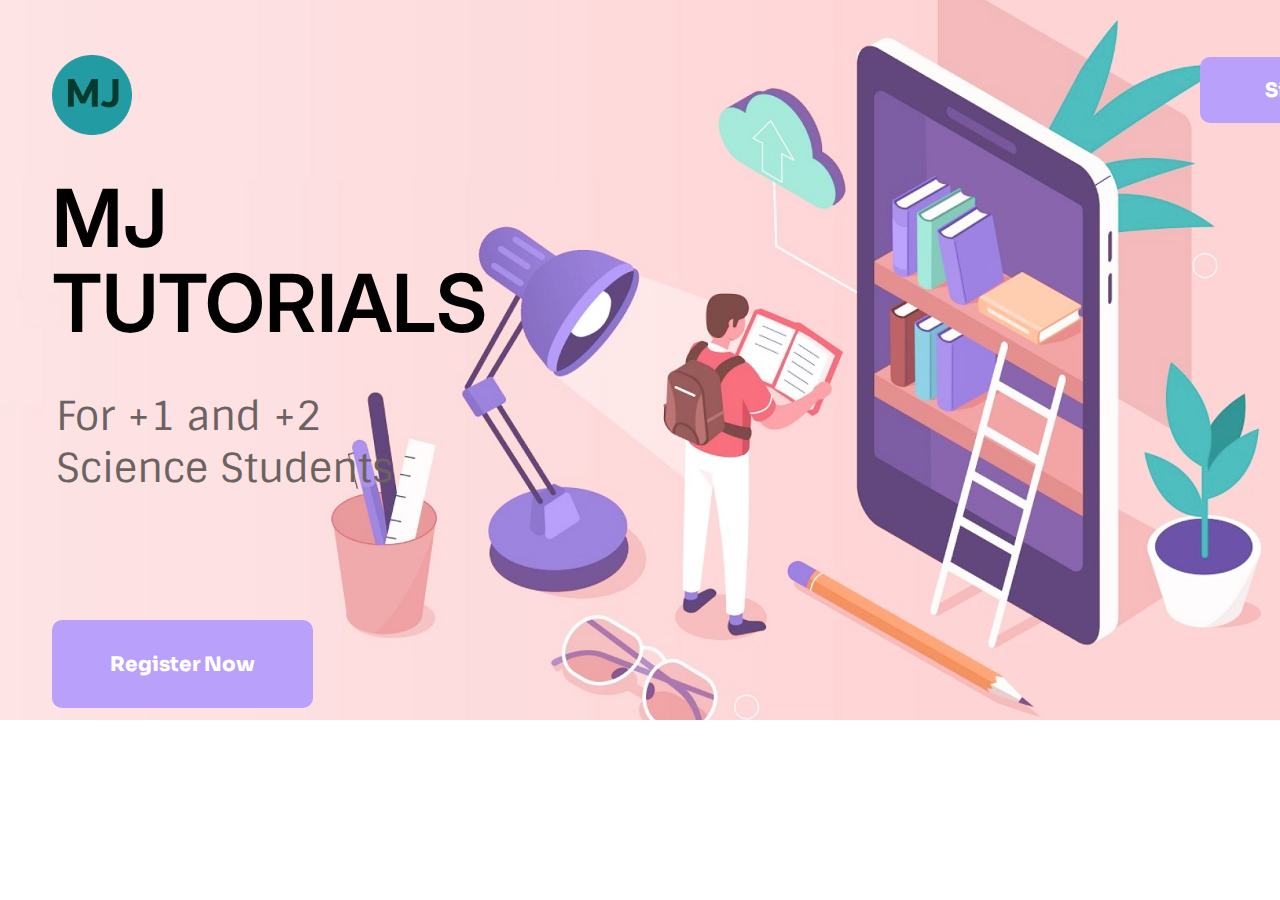
==== public_html/index.html @ 2ee0cc9b "Commit-01" ====
<!DOCTYPE html>
<html lang="en">

<head>
    <meta charset="UTF-8">
    <meta http-equiv="X-UA-Compatible" content="IE=edge">
    <meta name="viewport" content="width=device-width, initial-scale=1.0">
    <title>MJ Tutorials</title>
    <link rel="stylesheet" href="/assets/css/index.css">
</head>

<body>
    <div class="button-s">
        <button>
            <a href="/public_html/login.html">Sign In</a>
        </button>
    </div>
    <div class="logo-img">
        <img id="logo" src="/assets/img/Component 2.png" alt="MJ Tutorials Logo">
    </div>
    <div class="herosection">
        <p>
            MJ <br>
            TUTORIALS
        </p>
    </div>
    <div class="herosection-2">
        <p>
            For +1 and +2 <br>
            Science Students
        </p>
    </div>
    <div class="button-r">
        <button>
            <a href="/public_html/signup.html">Register Now</a>
        </button>
    </div>
</body>

</html>
---- assets/css/index.css ----
@import url('https://fonts.googleapis.com/css2?family=Inter:wght@800&display=swap');
@import url('https://fonts.googleapis.com/css2?family=Sintony&display=swap');
@import url('https://fonts.googleapis.com/css2?family=Sora:wght@200&display=swap');

body {
    margin: 0;
    padding: 0;
    font-family: poppins;
    background: url(/assets/img/Digital-eucation-9\ 1.jpg);
    background-repeat: no-repeat;
    background-size: cover;
}

.logo-img img {
    position: absolute;
    width: 80px;
    height: 80px;
    left: 52px;
    top: 55px;
}

.herosection p {
    position: absolute;
    width: 469px;
    height: 192px;
    left: 52px;
    top: 95px;
    font-family: 'Inter';
    font-style: normal;
    font-weight: 600;
    font-size: 80px;
    line-height: 85px;
    color: #000000;
}

.herosection-2 p {
    position: absolute;
    width: 348px;
    height: 153px;
    left: 56px;
    top: 325px;
    font-family: 'Sintony';
    font-style: normal;
    font-weight: 400;
    font-size: 40px;
    line-height: 52px;
    display: flex;
    align-items: center;

    color: #6B6262;
}

.button-r button {
    position: absolute;
    width: 261px;
    height: 88px;
    left: 52px;
    top: 620px;
    background: #B9A0FA;
    border-radius: 10px;
    border: 0px;

}

.button-r button a {
    font-family: 'Sora';
    font-style: normal;
    font-weight: 800;
    font-size: 20px;
    align-items: center;
    text-align: center;
    color: #FFFFFF;
    text-decoration: none;
    padding: 10px 10px 10px 10px;
}

.button-s button {
    position: absolute;
    width: 201px;
    height: 66px;
    left: 1200px;
    top: 57px;
    background: #B9A0FA;
    border-radius: 10px;
    border: 0px;
}

.button-s button a {
    font-family: 'Sora';
    font-style: normal;
    font-weight: 800;
    font-size: 20px;
    align-items: center;
    text-align: center;
    text-transform: capitalize;
    color: #FFFFFF;
    text-decoration: none;
}
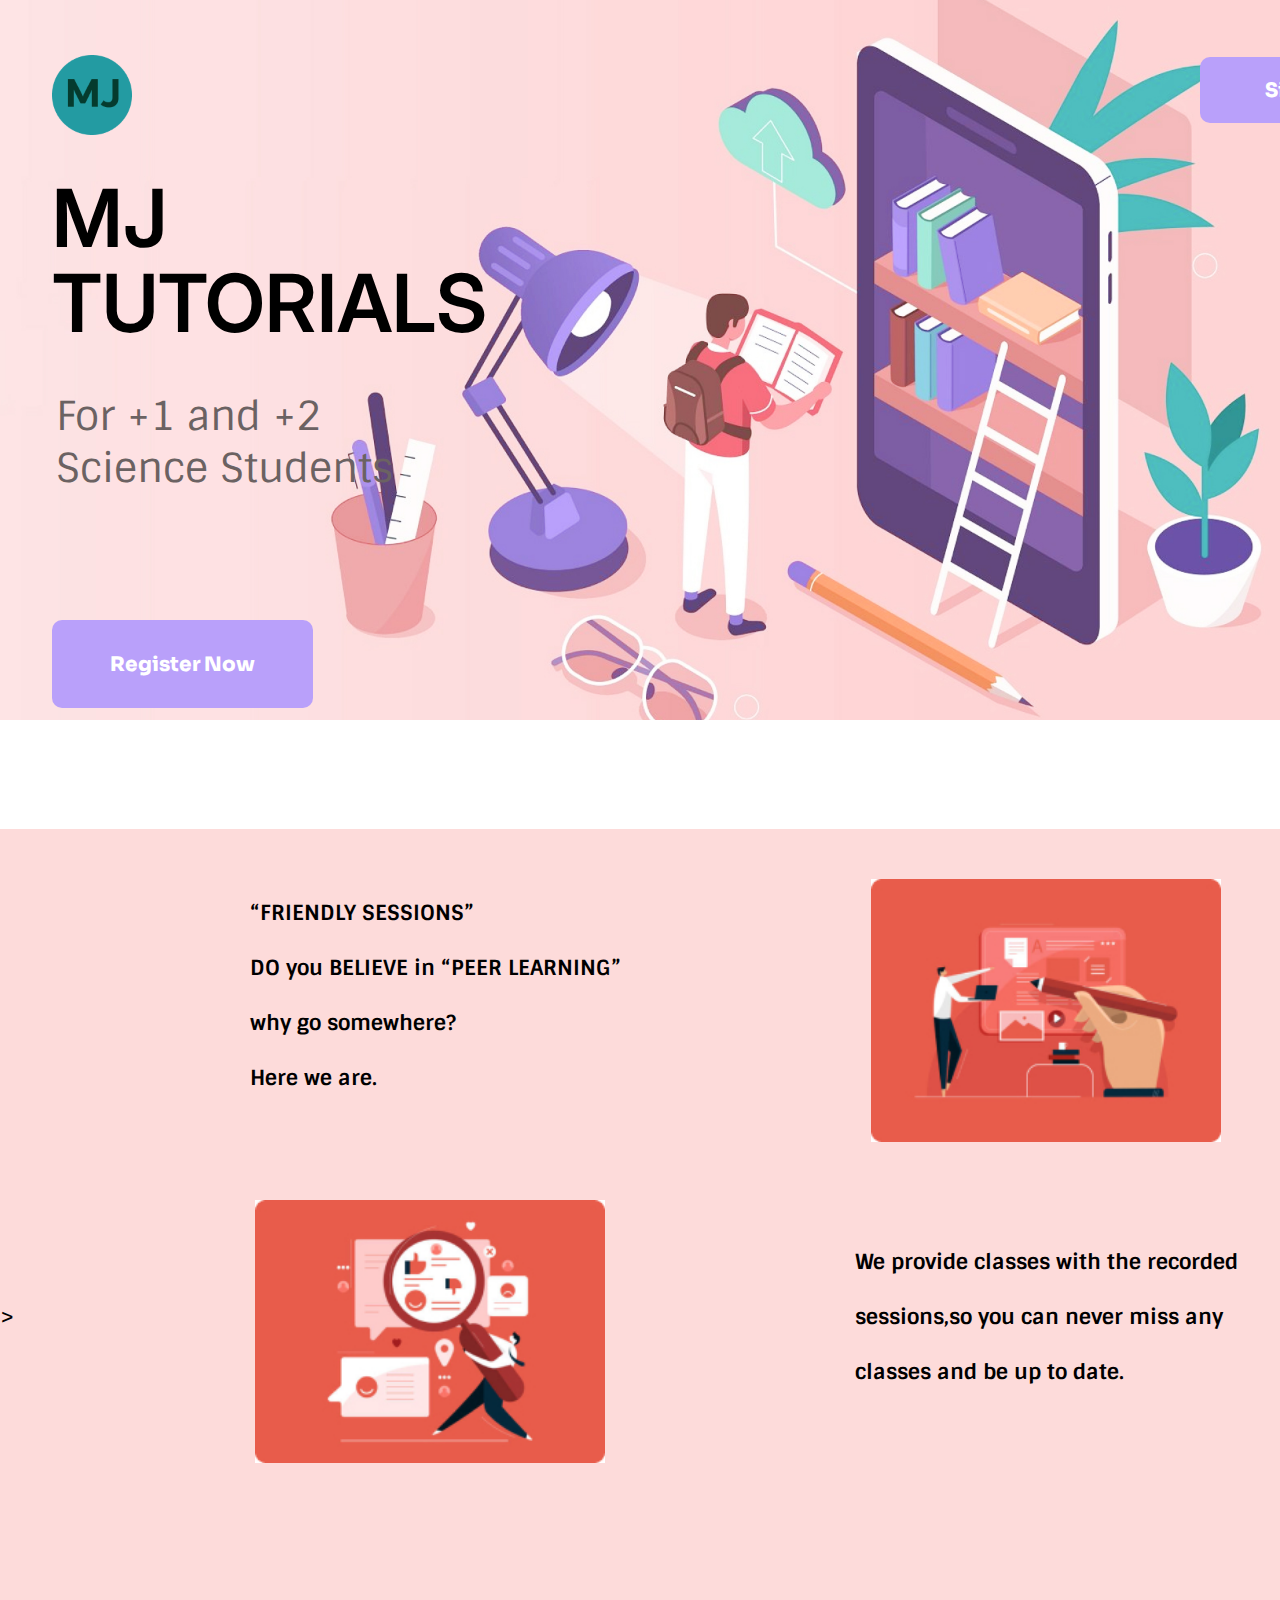
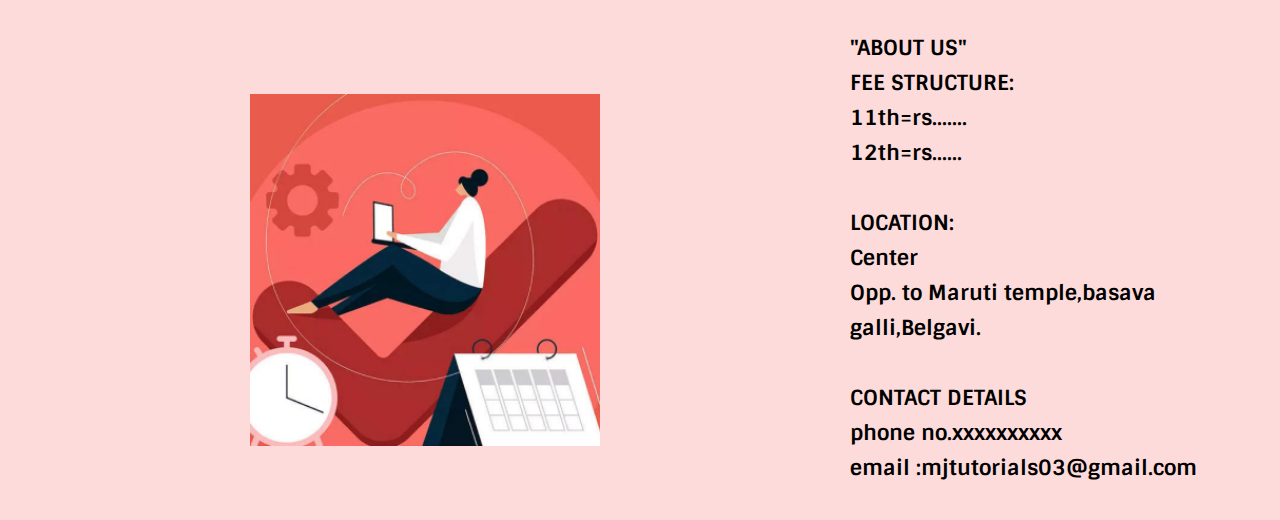
==== commit 80cc5d9c: "Commit-2" ====
--- a/public_html/index.html
+++ b/public_html/index.html
@@ -35,6 +35,52 @@
             <a href="/public_html/signup.html">Register Now</a>
         </button>
     </div>
+    <div id="page-2">
+        <div class="head-1">
+            <h5>
+                “FRIENDLY SESSIONS” <br>
+                DO you BELIEVE in “PEER LEARNING” <br>
+                why go somewhere? <br>
+                Here we are. <br>
+            </h5>
+            <div class="img1">
+                <img src="/assets/img/digital 4 1.jpg" alt="dig4.1">
+            </div>
+        </div>
+
+        <div class="head-2">>
+            <div class="img-2">
+                <img src="/assets/img/digital 5 2.jpg" alt="dig5.2">
+            </div>
+            <h5>
+                We provide classes with the recorded <br>
+                sessions,so you can never miss any <br>
+                classes and be up to date.
+            </h5>
+        </div>
+    </div>
+    <div id="abt">
+        <div class="info-abt">
+            <div class="img-3">
+                <img src="/assets/img/digital 2 1.jpg" alt="dig2.1">
+            </div>
+            <h5>
+                "ABOUT US" <br>
+                FEE STRUCTURE: <br>
+                11th=rs....... <br>
+                12th=rs...... <br> <br>
+
+                LOCATION: <br>
+                Center <br>
+                Opp. to Maruti temple,basava galli,Belgavi. <br> <br>
+
+                CONTACT DETAILS <br>
+                phone no.xxxxxxxxxx <br>
+                email :mjtutorials03@gmail.com <br>
+
+            </h5>
+        </div>
+    </div>
 </body>
 
 </html>--- a/assets/css/index.css
+++ b/assets/css/index.css
@@ -1,11 +1,13 @@
 @import url('https://fonts.googleapis.com/css2?family=Inter:wght@800&display=swap');
 @import url('https://fonts.googleapis.com/css2?family=Sintony&display=swap');
 @import url('https://fonts.googleapis.com/css2?family=Sora:wght@200&display=swap');
+@import url('https://fonts.googleapis.com/css2?family=Sintony&display=swap');
 
 body {
     margin: 0;
     padding: 0;
     font-family: poppins;
+    background-color: #e1807d;
     background: url(/assets/img/Digital-eucation-9\ 1.jpg);
     background-repeat: no-repeat;
     background-size: cover;
@@ -46,7 +48,6 @@
     line-height: 52px;
     display: flex;
     align-items: center;
-
     color: #6B6262;
 }
 
@@ -95,4 +96,87 @@
     text-transform: capitalize;
     color: #FFFFFF;
     text-decoration: none;
+}
+
+#page-2 .head-1 {
+    position: absolute;
+    width: 100%;
+    height: max-content;
+    top: 829px;
+    background-color: #fddbda;
+    font-family: 'Sintony';
+    font-style: normal;
+    font-weight: 400;
+    font-size: 25px;
+    line-height: 55px;
+    display: flex;
+    align-items: center;
+    columns: #ddd;
+}
+
+
+#page-2 .head-1 h5 {
+    margin-left: 250px;
+}
+
+#page-2 .head-1 img {
+    width: 350px;
+    height: max-content;
+    margin-top: 50px;
+    margin-left: 250px;
+}
+
+#page-2 .head-2 {
+    position: absolute;
+    width: 100%;
+    height: max-content;
+    top: 1150px;
+    background-color: #fddbda;
+    font-family: 'Sintony';
+    font-style: normal;
+    font-weight: 400;
+    font-size: 25px;
+    line-height: 55px;
+    display: flex;
+    align-items: center;
+    columns: #ddd;
+}
+
+#page-2 .head-2 h5 {
+    margin-left: 250px;
+}
+
+#page-2 .head-2 img {
+    width: 350px;
+    height: max-content;
+    margin-top: 50px;
+    margin-left: 240px;
+}
+
+#abt .info-abt {
+    position: absolute;
+    width: 100%;
+    height: max-content;
+    top: 1480px;
+    background-color: #fddbda;
+    font-family: 'Sintony';
+    font-style: normal;
+    font-weight: 400;
+    font-size: 25px;
+    line-height: 35px;
+    display: inline-flex;
+    align-items: center;
+    columns: #ddd;
+}
+
+#abt .info-abt h5 {
+    margin-top: 150px;
+    margin-left: 250px;
+}
+
+#abt .img-3 img {
+    width: 350px;
+    height: max-content;
+    margin-top: 150px;
+    margin-left: 250px;
 }